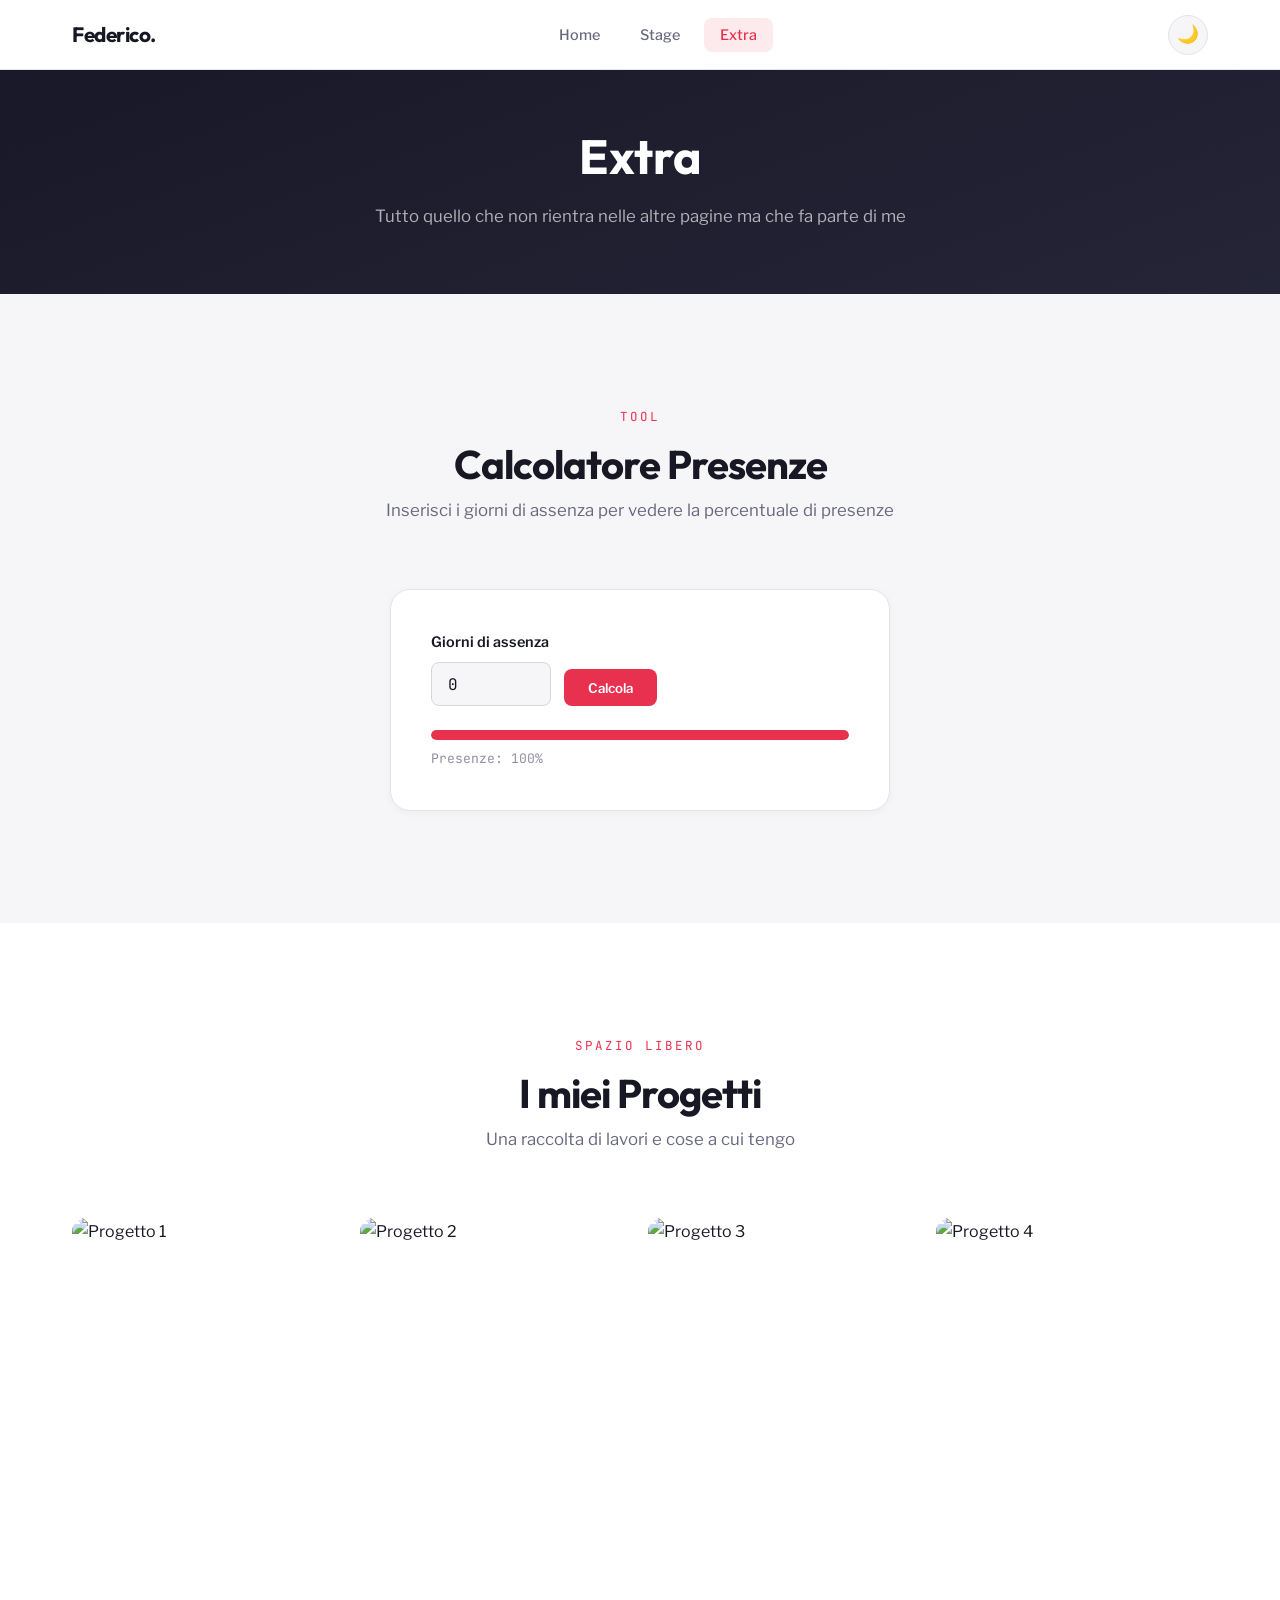
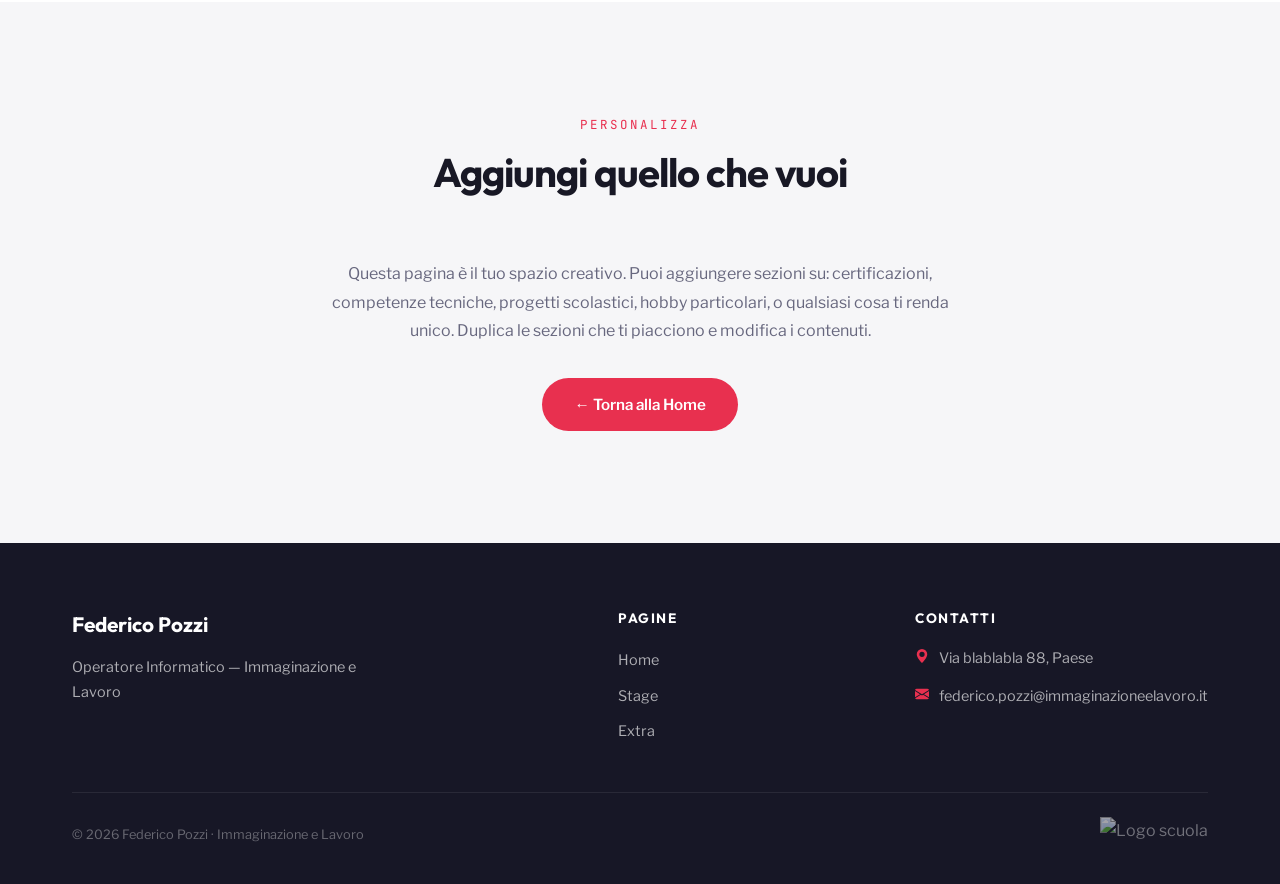
==== extra.html @ 7dedd21b "Add files via upload" ====
<!DOCTYPE html>
<html lang="it" data-theme="default">
<head>
    <meta charset="UTF-8">
    <meta name="viewport" content="width=device-width, initial-scale=1.0">
    <title>Federico Pozzi — Extra</title>

    <link rel="preconnect" href="https://fonts.googleapis.com">
    <link rel="preconnect" href="https://fonts.gstatic.com" crossorigin>
    <link href="https://fonts.googleapis.com/css2?family=Outfit:wght@400;500;600;700&family=Libre+Franklin:wght@400;500;600;700&family=JetBrains+Mono:wght@400;500&display=swap" rel="stylesheet">

    <link rel="stylesheet" href="./style.css">
</head>
<body>

    <!-- ====== NAVBAR ====== -->
    <nav class="site-nav">
        <div class="nav-inner">
            <a href="./index.html" class="nav-brand">Federico.</a>
            <button class="nav-burger" id="navBurger" aria-label="Apri menu">
                <span></span><span></span><span></span>
            </button>
            <ul class="nav-links" id="navLinks">
                <li><a href="./index.html">Home</a></li>
                <li><a href="./stage.html">Stage</a></li>
                <li><a href="#" class="active">Extra</a></li>
            </ul>
            <button class="theme-toggle" id="themeToggle" aria-label="Cambia tema">🌙</button>
        </div>
    </nav>

    <!-- ====== PAGE HERO ====== -->
    <section class="page-hero">
        <div class="hero-pattern"></div>
        <div class="section-container">
            <h1 class="reveal">Extra</h1>
            <p class="hero-sub reveal reveal-delay-1">
                Tutto quello che non rientra nelle altre pagine ma che fa parte di me
            </p>
        </div>
    </section>

    <!-- ====== CALCOLATORE PRESENZE ====== -->
    <section class="section">
        <div class="section-container">
            <div class="section-header center reveal">
                <span class="section-label">Tool</span>
                <h2 class="section-title">Calcolatore Presenze</h2>
                <p class="section-desc">Inserisci i giorni di assenza per vedere la percentuale di presenze</p>
            </div>

            <div class="presenze-card reveal">
                <label for="progresso">Giorni di assenza</label>
                <div class="presenze-input">
                    <input type="number" id="progresso" min="0" value="0" placeholder="0">
                    <button class="btn-calcola" onclick="calcolaPresenze()">Calcola</button>
                </div>
                <div class="progress-wrap">
                    <div class="progress-bar-bg">
                        <div class="progress-bar-fill" id="barraFill"></div>
                    </div>
                    <p class="progress-label" id="percentualeText">Presenze: 100%</p>
                </div>
            </div>
        </div>
    </section>

    <!-- ====== GALLERY / CONTENUTO LIBERO ====== -->
    <!--
        Questa sezione è uno spazio libero. Puoi usarla per:
        - Una gallery di foto dei tuoi progetti
        - Certificazioni ottenute (ECDL, ecc.)
        - Link ai tuoi profili (GitHub, LinkedIn)
        - Qualsiasi cosa ti rappresenti
        
        Di seguito c'è un esempio di gallery. 
        Sostituisci le immagini con le tue.
    -->
    <section class="section section-alt">
        <div class="section-container">
            <div class="section-header center reveal">
                <span class="section-label">Spazio libero</span>
                <h2 class="section-title">I miei Progetti</h2>
                <p class="section-desc">Una raccolta di lavori e cose a cui tengo</p>
            </div>

            <!-- MODIFICA: sostituisci le immagini e i testi -->
            <div class="gallery-grid">
                <div class="gallery-item reveal reveal-delay-1">
                    <img src="https://placehold.co/400x400/1a1a2e/e94560?text=Progetto+1" alt="Progetto 1">
                    <div class="gallery-item-overlay">
                        <span>Progetto 1</span>
                    </div>
                </div>
                <div class="gallery-item reveal reveal-delay-2">
                    <img src="https://placehold.co/400x400/16213e/e94560?text=Progetto+2" alt="Progetto 2">
                    <div class="gallery-item-overlay">
                        <span>Progetto 2</span>
                    </div>
                </div>
                <div class="gallery-item reveal reveal-delay-3">
                    <img src="https://placehold.co/400x400/0f3460/e94560?text=Progetto+3" alt="Progetto 3">
                    <div class="gallery-item-overlay">
                        <span>Progetto 3</span>
                    </div>
                </div>
                <div class="gallery-item reveal reveal-delay-4">
                    <img src="https://placehold.co/400x400/533483/e94560?text=Progetto+4" alt="Progetto 4">
                    <div class="gallery-item-overlay">
                        <span>Progetto 4</span>
                    </div>
                </div>
            </div>
        </div>
    </section>

    <!-- ====== SEZIONE TESTO LIBERO ====== -->
    <section class="section">
        <div class="section-container" style="max-width: 700px;">
            <div class="section-header center reveal">
                <span class="section-label">Personalizza</span>
                <h2 class="section-title">Aggiungi quello che vuoi</h2>
            </div>
            <div class="reveal" style="text-align: center;">
                <p style="color: var(--text-secondary); line-height: 1.8; margin-bottom: 2rem;">
                    Questa pagina è il tuo spazio creativo. Puoi aggiungere sezioni su: 
                    certificazioni, competenze tecniche, progetti scolastici, hobby particolari, 
                    o qualsiasi cosa ti renda unico. Duplica le sezioni che ti piacciono 
                    e modifica i contenuti.
                </p>
                <a href="../index.html" class="btn-primary-custom">← Torna alla Home</a>
            </div>
        </div>
    </section>

    <!-- ====== FOOTER ====== -->
    <footer class="site-footer">
        <div class="section-container">
            <div class="footer-grid">
                <div>
                    <p class="footer-brand">Federico Pozzi</p>
                    <p class="footer-desc">Operatore Informatico — Immaginazione e Lavoro</p>
                </div>
                <div>
                    <p class="footer-heading">Pagine</p>
                    <ul class="footer-links">
                        <li><a href="../index.html">Home</a></li>
                        <li><a href="./stage.html">Stage</a></li>
                        <li><a href="#">Extra</a></li>
                    </ul>
                </div>
                <div>
                    <p class="footer-heading">Contatti</p>
                    <div class="footer-contact-item">
                        <svg xmlns="http://www.w3.org/2000/svg" width="14" height="14" fill="currentColor" viewBox="0 0 16 16"><path d="M8 16s6-5.686 6-10A6 6 0 0 0 2 6c0 4.314 6 10 6 10m0-7a3 3 0 1 1 0-6 3 3 0 0 1 0 6"/></svg>
                        <span>Via blablabla 88, Paese</span>
                    </div>
                    <div class="footer-contact-item">
                        <svg xmlns="http://www.w3.org/2000/svg" width="14" height="14" fill="currentColor" viewBox="0 0 16 16"><path d="M.05 3.555A2 2 0 0 1 2 2h12a2 2 0 0 1 1.95 1.555L8 8.414zM0 4.697v7.104l5.803-3.558zM6.761 8.83l-6.57 4.027A2 2 0 0 0 2 14h12a2 2 0 0 0 1.808-1.144l-6.57-4.027L8 9.586zm3.436-.586L16 11.801V4.697z"/></svg>
                        <span>federico.pozzi@immaginazioneelavoro.it</span>
                    </div>
                </div>
            </div>
            <div class="footer-bottom">
                <span class="footer-copy">© 2026 Federico Pozzi · Immaginazione e Lavoro</span>
                <img src="../img/logo.webp" class="footer-logo" alt="Logo scuola">
            </div>
        </div>
    </footer>

    <script src="./script.js"></script>
</body>
</html>
---- style.css ----
/* ============================================================
   TEMPLATE SITO PERSONALE - QUARTA INFORMATICA
   ============================================================
   
   COME PERSONALIZZARE:
   
   1. SCEGLI UN TEMA
      Cambia data-theme="default" nel tag <html> di ogni pagina.
      Temi disponibili: default, ocean, sunset, forest, lavender, mono
   
   2. DARK MODE
      Il bottone in navbar attiva/disattiva la dark mode.
      Funziona automaticamente con tutti i temi.
   
   3. COLORI CUSTOM
      Se vuoi un colore tutto tuo, modifica le variabili in
      [data-theme="default"] qui sotto.
   
   4. FONT
      Cambia il link Google Fonts nell'HTML e aggiorna
      --font-display e --font-body qui sotto.
   
   5. ANIMAZIONI
      Ogni elemento con classe .reveal si anima allo scroll.
      Aggiungi .reveal-delay-1, .reveal-delay-2, ecc. per ritardi.
   
   ============================================================ */

/* === TEMI PRECONFIGURATI === */
/* Cambia data-theme="" nel tag <html> per switchare tema */

[data-theme="default"] {
    --hue: 240;
    --accent-h: 350;
    --accent-s: 80%;
    --accent-l: 55%;
}

[data-theme="ocean"] {
    --hue: 200;
    --accent-h: 175;
    --accent-s: 70%;
    --accent-l: 45%;
}

[data-theme="sunset"] {
    --hue: 25;
    --accent-h: 15;
    --accent-s: 85%;
    --accent-l: 55%;
}

[data-theme="forest"] {
    --hue: 150;
    --accent-h: 145;
    --accent-s: 55%;
    --accent-l: 40%;
}

[data-theme="lavender"] {
    --hue: 270;
    --accent-h: 280;
    --accent-s: 60%;
    --accent-l: 55%;
}

[data-theme="mono"] {
    --hue: 0;
    --accent-h: 0;
    --accent-s: 0%;
    --accent-l: 25%;
}

/* === SISTEMA COLORI (generato da variabili) === */
:root {
    /* Font */
    --font-display: 'Outfit', sans-serif;
    --font-body: 'Libre Franklin', sans-serif;
    --font-mono: 'JetBrains Mono', monospace;
    
    /* Sizing */
    --radius-sm: 8px;
    --radius-md: 14px;
    --radius-lg: 20px;
    --radius-full: 100px;
    
    /* Transitions */
    --ease-out: cubic-bezier(0.16, 1, 0.3, 1);
    --ease-spring: cubic-bezier(0.34, 1.56, 0.64, 1);
    --duration-fast: 0.2s;
    --duration-normal: 0.4s;
    --duration-slow: 0.7s;
    
    /* Navbar height */
    --nav-height: 70px;
}

/* Light mode (default) */
html:not([data-dark]) {
    --bg-primary: hsl(var(--hue), 15%, 97%);
    --bg-secondary: #ffffff;
    --bg-elevated: #ffffff;
    --bg-hero: hsl(var(--hue), 25%, 12%);
    --bg-hero-2: hsl(var(--hue), 20%, 18%);
    
    --text-primary: hsl(var(--hue), 20%, 12%);
    --text-secondary: hsl(var(--hue), 10%, 45%);
    --text-tertiary: hsl(var(--hue), 8%, 60%);
    --text-on-dark: #ffffff;
    --text-on-dark-muted: rgba(255,255,255,0.65);
    
    --border-light: hsl(var(--hue), 10%, 90%);
    --border-medium: hsl(var(--hue), 10%, 85%);
    
    --shadow-sm: 0 2px 8px rgba(0,0,0,0.04);
    --shadow-md: 0 8px 30px rgba(0,0,0,0.06);
    --shadow-lg: 0 20px 60px rgba(0,0,0,0.08);
    --shadow-accent: 0 8px 30px hsla(var(--accent-h), var(--accent-s), var(--accent-l), 0.25);
}

/* Dark mode */
html[data-dark] {
    --bg-primary: hsl(var(--hue), 15%, 8%);
    --bg-secondary: hsl(var(--hue), 12%, 12%);
    --bg-elevated: hsl(var(--hue), 12%, 15%);
    --bg-hero: hsl(var(--hue), 20%, 5%);
    --bg-hero-2: hsl(var(--hue), 15%, 10%);
    
    --text-primary: hsl(var(--hue), 10%, 92%);
    --text-secondary: hsl(var(--hue), 8%, 60%);
    --text-tertiary: hsl(var(--hue), 6%, 45%);
    --text-on-dark: #ffffff;
    --text-on-dark-muted: rgba(255,255,255,0.55);
    
    --border-light: hsl(var(--hue), 10%, 18%);
    --border-medium: hsl(var(--hue), 10%, 22%);
    
    --shadow-sm: 0 2px 8px rgba(0,0,0,0.2);
    --shadow-md: 0 8px 30px rgba(0,0,0,0.3);
    --shadow-lg: 0 20px 60px rgba(0,0,0,0.4);
    --shadow-accent: 0 8px 30px hsla(var(--accent-h), var(--accent-s), var(--accent-l), 0.2);
}

/* Accent color (uguale in light e dark) */
html {
    --accent: hsl(var(--accent-h), var(--accent-s), var(--accent-l));
    --accent-hover: hsl(var(--accent-h), var(--accent-s), calc(var(--accent-l) - 8%));
    --accent-soft: hsla(var(--accent-h), var(--accent-s), var(--accent-l), 0.1);
    --accent-medium: hsla(var(--accent-h), var(--accent-s), var(--accent-l), 0.2);
}

/* === RESET & BASE === */
*, *::before, *::after {
    margin: 0;
    padding: 0;
    box-sizing: border-box;
}

html {
    scroll-behavior: smooth;
}

body {
    font-family: var(--font-body);
    color: var(--text-primary);
    background-color: var(--bg-primary);
    line-height: 1.7;
    transition: background-color var(--duration-normal) var(--ease-out),
                color var(--duration-normal) var(--ease-out);
    -webkit-font-smoothing: antialiased;
}

h1, h2, h3, h4, h5, h6 {
    font-family: var(--font-display);
    font-weight: 700;
    color: var(--text-primary);
    line-height: 1.2;
}

a {
    color: var(--accent);
    text-decoration: none;
    transition: color var(--duration-fast);
}

a:hover {
    color: var(--accent-hover);
}

img {
    max-width: 100%;
    display: block;
}

/* === NAVBAR === */
.site-nav {
    position: fixed;
    top: 0;
    left: 0;
    right: 0;
    height: var(--nav-height);
    background: var(--bg-secondary);
    border-bottom: 1px solid var(--border-light);
    z-index: 1000;
    display: flex;
    align-items: center;
    transition: background var(--duration-normal) var(--ease-out),
                border-color var(--duration-normal) var(--ease-out),
                box-shadow var(--duration-normal) var(--ease-out);
}

.site-nav.scrolled {
    box-shadow: var(--shadow-sm);
}

.nav-inner {
    width: 100%;
    max-width: 1200px;
    margin: 0 auto;
    padding: 0 2rem;
    display: flex;
    align-items: center;
    justify-content: space-between;
}

.nav-brand {
    font-family: var(--font-display);
    font-weight: 700;
    font-size: 1.3rem;
    color: var(--text-primary);
    text-decoration: none;
    letter-spacing: -0.5px;
}

.nav-links {
    display: flex;
    align-items: center;
    gap: 0.5rem;
    list-style: none;
}

.nav-links a {
    font-family: var(--font-body);
    font-weight: 500;
    font-size: 0.9rem;
    color: var(--text-secondary);
    padding: 0.5rem 1rem;
    border-radius: var(--radius-sm);
    text-decoration: none;
    transition: all var(--duration-fast);
}

.nav-links a:hover,
.nav-links a.active {
    color: var(--accent);
    background: var(--accent-soft);
}

/* Dark mode toggle */
.theme-toggle {
    width: 40px;
    height: 40px;
    border-radius: 50%;
    border: 1px solid var(--border-light);
    background: var(--bg-primary);
    cursor: pointer;
    display: flex;
    align-items: center;
    justify-content: center;
    font-size: 1.1rem;
    transition: all var(--duration-fast);
    margin-left: 0.5rem;
    color: var(--text-secondary);
}

.theme-toggle:hover {
    border-color: var(--accent);
    color: var(--accent);
    transform: rotate(20deg);
}

/* Mobile nav */
.nav-burger {
    display: none;
    flex-direction: column;
    gap: 5px;
    cursor: pointer;
    background: none;
    border: none;
    padding: 5px;
}

.nav-burger span {
    width: 22px;
    height: 2px;
    background: var(--text-primary);
    border-radius: 2px;
    transition: all var(--duration-fast);
}

/* === HERO === */
.hero {
    min-height: 100vh;
    display: flex;
    align-items: center;
    justify-content: center;
    text-align: center;
    background: linear-gradient(160deg, var(--bg-hero) 0%, var(--bg-hero-2) 100%);
    position: relative;
    overflow: hidden;
    padding-top: var(--nav-height);
}

/* Pattern decorativo sullo sfondo dell'hero */
.hero-pattern {
    position: absolute;
    inset: 0;
    opacity: 0.04;
    background-image: 
        radial-gradient(circle at 20% 50%, var(--accent) 1px, transparent 1px),
        radial-gradient(circle at 80% 20%, var(--accent) 1px, transparent 1px),
        radial-gradient(circle at 60% 80%, var(--accent) 1px, transparent 1px);
    background-size: 80px 80px, 60px 60px, 100px 100px;
}

/* Cerchi decorativi */
.hero-blob {
    position: absolute;
    border-radius: 50%;
    filter: blur(80px);
    opacity: 0.15;
}

.hero-blob-1 {
    width: 500px;
    height: 500px;
    background: var(--accent);
    top: -15%;
    right: -10%;
}

.hero-blob-2 {
    width: 350px;
    height: 350px;
    background: hsl(var(--hue), 50%, 50%);
    bottom: -10%;
    left: -5%;
}

.hero-content {
    position: relative;
    z-index: 1;
    padding: 2rem;
}

.hero-label {
    display: inline-block;
    font-family: var(--font-mono);
    font-size: 0.8rem;
    letter-spacing: 2px;
    text-transform: uppercase;
    color: var(--accent);
    background: var(--accent-soft);
    padding: 0.4rem 1.2rem;
    border-radius: var(--radius-full);
    margin-bottom: 1.5rem;
}

.hero h1 {
    font-size: clamp(2.5rem, 6vw, 4.5rem);
    color: var(--text-on-dark);
    letter-spacing: -2px;
    margin-bottom: 0.8rem;
}

.hero .hero-sub {
    font-size: clamp(1rem, 2vw, 1.3rem);
    color: var(--text-on-dark-muted);
    font-weight: 400;
    max-width: 500px;
    margin: 0 auto;
}

.hero-cta {
    margin-top: 2.5rem;
    display: flex;
    gap: 1rem;
    justify-content: center;
    flex-wrap: wrap;
}

/* === BOTTONI === */
.btn-primary-custom {
    display: inline-flex;
    align-items: center;
    gap: 0.5rem;
    padding: 0.85rem 2rem;
    background: var(--accent);
    color: #fff;
    border: none;
    border-radius: var(--radius-full);
    font-family: var(--font-body);
    font-weight: 600;
    font-size: 0.95rem;
    cursor: pointer;
    text-decoration: none;
    transition: all var(--duration-fast) var(--ease-out);
}

.btn-primary-custom:hover {
    background: var(--accent-hover);
    color: #fff;
    transform: translateY(-2px);
    box-shadow: var(--shadow-accent);
}

.btn-outline-custom {
    display: inline-flex;
    align-items: center;
    gap: 0.5rem;
    padding: 0.85rem 2rem;
    background: transparent;
    color: var(--text-on-dark);
    border: 1px solid rgba(255,255,255,0.25);
    border-radius: var(--radius-full);
    font-family: var(--font-body);
    font-weight: 600;
    font-size: 0.95rem;
    cursor: pointer;
    text-decoration: none;
    transition: all var(--duration-fast) var(--ease-out);
}

.btn-outline-custom:hover {
    background: rgba(255,255,255,0.1);
    color: #fff;
    border-color: rgba(255,255,255,0.5);
}

/* Variante per sfondi chiari */
.btn-outline-light {
    color: var(--text-primary);
    border-color: var(--border-medium);
}

.btn-outline-light:hover {
    color: var(--accent);
    border-color: var(--accent);
    background: var(--accent-soft);
}

/* === SEZIONI === */
.section {
    padding: 7rem 0;
}

.section-alt {
    background: var(--bg-secondary);
}

.section-container {
    max-width: 1200px;
    margin: 0 auto;
    padding: 0 2rem;
}

.section-header {
    margin-bottom: 4rem;
}

.section-label {
    font-family: var(--font-mono);
    font-size: 0.78rem;
    text-transform: uppercase;
    letter-spacing: 3px;
    color: var(--accent);
    margin-bottom: 0.8rem;
    display: block;
}

.section-title {
    font-size: clamp(1.8rem, 3.5vw, 2.5rem);
    letter-spacing: -1px;
    margin-bottom: 0.5rem;
}

.section-desc {
    font-size: 1.05rem;
    color: var(--text-secondary);
    max-width: 550px;
}

/* Centrato */
.section-header.center {
    text-align: center;
}

.section-header.center .section-desc {
    margin: 0 auto;
}

/* === BIO === */
.bio-grid {
    display: grid;
    grid-template-columns: 1fr 1fr;
    gap: 5rem;
    align-items: center;
}

.bio-image {
    position: relative;
}

.bio-image-frame {
    width: 100%;
    aspect-ratio: 4/5;
    border-radius: var(--radius-lg);
    overflow: hidden;
    box-shadow: var(--shadow-lg);
    position: relative;
}

.bio-image-frame img {
    width: 100%;
    height: 100%;
    object-fit: cover;
}

/* Decorazione immagine - quadrato accent */
.bio-image::after {
    content: '';
    position: absolute;
    width: 100px;
    height: 100px;
    border: 3px solid var(--accent);
    border-radius: var(--radius-md);
    bottom: -20px;
    right: -20px;
    z-index: -1;
    opacity: 0.5;
}

.bio-text-area p {
    font-size: 1.05rem;
    color: var(--text-secondary);
    margin-bottom: 1.5rem;
    line-height: 1.8;
}

/* Info pills nella bio */
.bio-pills {
    display: flex;
    flex-wrap: wrap;
    gap: 0.6rem;
    margin-top: 1.5rem;
}

.bio-pill {
    display: inline-flex;
    align-items: center;
    gap: 0.4rem;
    padding: 0.4rem 1rem;
    background: var(--accent-soft);
    color: var(--accent);
    border-radius: var(--radius-full);
    font-size: 0.85rem;
    font-weight: 600;
}

/* === PASSIONI (Grid) === */
.passions-grid {
    display: grid;
    grid-template-columns: repeat(auto-fit, minmax(300px, 1fr));
    gap: 2rem;
}

.passion-card {
    background: var(--bg-elevated);
    border: 1px solid var(--border-light);
    border-radius: var(--radius-md);
    overflow: hidden;
    transition: transform var(--duration-normal) var(--ease-spring),
                box-shadow var(--duration-normal) var(--ease-out);
}

.passion-card:hover {
    transform: translateY(-8px);
    box-shadow: var(--shadow-md);
}

.passion-card-img {
    height: 220px;
    overflow: hidden;
}

.passion-card-img img {
    width: 100%;
    height: 100%;
    object-fit: cover;
    transition: transform var(--duration-slow) var(--ease-out);
}

.passion-card:hover .passion-card-img img {
    transform: scale(1.05);
}

.passion-card-body {
    padding: 1.5rem;
}

.passion-card-tag {
    font-family: var(--font-mono);
    font-size: 0.72rem;
    text-transform: uppercase;
    letter-spacing: 1.5px;
    color: var(--accent);
    margin-bottom: 0.6rem;
    display: block;
}

.passion-card-body h3 {
    font-size: 1.2rem;
    margin-bottom: 0.5rem;
}

.passion-card-body p {
    font-size: 0.92rem;
    color: var(--text-secondary);
}

/* === CV === */
.cv-paper {
    background: var(--bg-elevated);
    border: 1px solid var(--border-light);
    border-radius: var(--radius-lg);
    padding: clamp(2rem, 4vw, 3.5rem);
    max-width: 850px;
    margin: 0 auto;
    box-shadow: var(--shadow-md);
    transition: background var(--duration-normal), border-color var(--duration-normal);
}

.cv-header {
    display: flex;
    justify-content: space-between;
    align-items: flex-start;
    flex-wrap: wrap;
    gap: 1rem;
    margin-bottom: 2rem;
    padding-bottom: 2rem;
    border-bottom: 2px solid var(--border-light);
}

.cv-name {
    font-size: 2rem;
    letter-spacing: -1px;
}

.cv-role {
    color: var(--accent);
    font-weight: 500;
    font-size: 1.1rem;
}

.cv-contact-mini {
    display: flex;
    flex-direction: column;
    gap: 0.3rem;
    font-size: 0.85rem;
    color: var(--text-secondary);
    text-align: right;
}

.cv-section-title {
    font-family: var(--font-mono);
    font-size: 0.75rem;
    text-transform: uppercase;
    letter-spacing: 3px;
    color: var(--accent);
    margin-top: 2rem;
    margin-bottom: 1.2rem;
    display: flex;
    align-items: center;
    gap: 1rem;
}

.cv-section-title::after {
    content: '';
    flex: 1;
    height: 1px;
    background: var(--border-light);
}

.cv-entry {
    margin-bottom: 1.8rem;
    padding-left: 1rem;
    border-left: 2px solid var(--border-light);
    transition: border-color var(--duration-fast);
}

.cv-entry:hover {
    border-left-color: var(--accent);
}

.cv-entry-title {
    font-weight: 700;
    font-size: 1rem;
    color: var(--text-primary);
}

.cv-entry-place {
    color: var(--text-secondary);
    font-size: 0.95rem;
}

.cv-entry-date {
    font-family: var(--font-mono);
    font-size: 0.8rem;
    color: var(--accent);
    margin-top: 0.2rem;
    display: block;
}

.cv-entry-desc {
    color: var(--text-secondary);
    font-size: 0.92rem;
    margin-top: 0.3rem;
}

/* Lingue con barre */
.cv-lang {
    display: flex;
    align-items: center;
    justify-content: space-between;
    padding: 0.7rem 0;
    border-bottom: 1px solid var(--border-light);
}

.cv-lang:last-child {
    border-bottom: none;
}

.cv-lang-name {
    font-weight: 600;
    font-size: 0.95rem;
}

.cv-lang-level {
    display: flex;
    align-items: center;
    gap: 0.6rem;
}

.cv-lang-bar {
    width: 80px;
    height: 4px;
    background: var(--border-light);
    border-radius: 4px;
    overflow: hidden;
}

.cv-lang-bar-fill {
    height: 100%;
    background: var(--accent);
    border-radius: 4px;
    transition: width var(--duration-slow) var(--ease-out);
}

.cv-lang-label {
    font-size: 0.82rem;
    color: var(--text-tertiary);
    min-width: 80px;
    text-align: right;
}

/* === PAGINA STAGE === */
.page-hero {
    padding: 8rem 0 4rem;
    background: linear-gradient(160deg, var(--bg-hero) 0%, var(--bg-hero-2) 100%);
    text-align: center;
    position: relative;
    overflow: hidden;
}

.page-hero .hero-pattern {
    position: absolute;
    inset: 0;
    opacity: 0.03;
    background-image: 
        radial-gradient(circle at 20% 50%, var(--accent) 1px, transparent 1px);
    background-size: 60px 60px;
}

.page-hero h1 {
    font-size: clamp(2rem, 4vw, 3rem);
    color: var(--text-on-dark);
    position: relative;
}

.page-hero .hero-sub {
    color: var(--text-on-dark-muted);
    font-size: 1.05rem;
    max-width: 600px;
    margin: 1rem auto 0;
    position: relative;
}

/* Stage cards (alternativa all'accordion) */
.stage-card {
    background: var(--bg-elevated);
    border: 1px solid var(--border-light);
    border-radius: var(--radius-lg);
    overflow: hidden;
    margin-bottom: 2rem;
    transition: box-shadow var(--duration-normal);
}

.stage-card:hover {
    box-shadow: var(--shadow-md);
}

.stage-card-header {
    padding: 1.5rem 2rem;
    border-bottom: 1px solid var(--border-light);
    display: flex;
    align-items: center;
    justify-content: space-between;
    cursor: pointer;
    transition: background var(--duration-fast);
}

.stage-card-header:hover {
    background: var(--accent-soft);
}

.stage-card-header h3 {
    font-size: 1.2rem;
    margin: 0;
}

.stage-card-header .stage-date {
    font-family: var(--font-mono);
    font-size: 0.8rem;
    color: var(--accent);
}

.stage-card-toggle {
    width: 32px;
    height: 32px;
    border-radius: 50%;
    background: var(--accent-soft);
    display: flex;
    align-items: center;
    justify-content: center;
    transition: transform var(--duration-fast);
    color: var(--accent);
    font-size: 1.2rem;
}

.stage-card.open .stage-card-toggle {
    transform: rotate(45deg);
}

.stage-card-body {
    padding: 0 2rem;
    max-height: 0;
    overflow: hidden;
    transition: max-height var(--duration-slow) var(--ease-out),
                padding var(--duration-normal);
}

.stage-card.open .stage-card-body {
    padding: 2rem;
    max-height: 800px;
}

.stage-grid {
    display: grid;
    grid-template-columns: 2fr 3fr;
    gap: 2rem;
    align-items: start;
}

.stage-map-frame {
    border-radius: var(--radius-md);
    overflow: hidden;
    aspect-ratio: 4/3;
}

.stage-map-frame iframe {
    width: 100%;
    height: 100%;
    border: none;
}

.stage-relazione {
    font-size: 0.95rem;
    color: var(--text-secondary);
    line-height: 1.8;
}

.stage-relazione h4 {
    font-size: 1rem;
    margin-bottom: 0.5rem;
}

/* === EXTRA PAGE === */
.presenze-card {
    background: var(--bg-elevated);
    border: 1px solid var(--border-light);
    border-radius: var(--radius-lg);
    padding: 2.5rem;
    box-shadow: var(--shadow-sm);
    max-width: 500px;
    margin: 0 auto;
}

.presenze-card label {
    font-weight: 600;
    color: var(--text-primary);
    display: block;
    margin-bottom: 0.5rem;
    font-size: 0.9rem;
}

.presenze-input {
    display: flex;
    gap: 0.8rem;
    align-items: flex-end;
}

.presenze-card input[type="number"] {
    width: 120px;
    padding: 0.65rem 1rem;
    border: 1px solid var(--border-medium);
    border-radius: var(--radius-sm);
    font-family: var(--font-mono);
    font-size: 1rem;
    background: var(--bg-primary);
    color: var(--text-primary);
    transition: border-color var(--duration-fast);
}

.presenze-card input[type="number"]:focus {
    outline: none;
    border-color: var(--accent);
    box-shadow: 0 0 0 3px var(--accent-soft);
}

.btn-calcola {
    padding: 0.65rem 1.5rem;
    background: var(--accent);
    color: #fff;
    border: none;
    border-radius: var(--radius-sm);
    font-family: var(--font-body);
    font-weight: 600;
    cursor: pointer;
    transition: background var(--duration-fast);
}

.btn-calcola:hover {
    background: var(--accent-hover);
}

.progress-wrap {
    margin-top: 1.5rem;
}

.progress-bar-bg {
    height: 10px;
    background: var(--border-light);
    border-radius: var(--radius-full);
    overflow: hidden;
}

.progress-bar-fill {
    height: 100%;
    background: var(--accent);
    border-radius: var(--radius-full);
    transition: width var(--duration-slow) var(--ease-out);
    width: 100%;
}

.progress-label {
    font-family: var(--font-mono);
    font-size: 0.82rem;
    color: var(--text-tertiary);
    margin-top: 0.5rem;
}

/* Sezione gallery / contenuto libero */
.gallery-grid {
    display: grid;
    grid-template-columns: repeat(auto-fill, minmax(250px, 1fr));
    gap: 1rem;
}

.gallery-item {
    aspect-ratio: 1;
    border-radius: var(--radius-md);
    overflow: hidden;
    cursor: pointer;
    position: relative;
}

.gallery-item img {
    width: 100%;
    height: 100%;
    object-fit: cover;
    transition: transform var(--duration-slow) var(--ease-out);
}

.gallery-item:hover img {
    transform: scale(1.08);
}

.gallery-item-overlay {
    position: absolute;
    inset: 0;
    background: linear-gradient(transparent 50%, rgba(0,0,0,0.6));
    opacity: 0;
    transition: opacity var(--duration-fast);
    display: flex;
    align-items: flex-end;
    padding: 1rem;
}

.gallery-item:hover .gallery-item-overlay {
    opacity: 1;
}

.gallery-item-overlay span {
    color: #fff;
    font-weight: 600;
    font-size: 0.9rem;
}

/* === FOOTER === */
.site-footer {
    background: var(--bg-hero);
    color: var(--text-on-dark-muted);
    padding: 4rem 0 2rem;
}

.footer-grid {
    display: grid;
    grid-template-columns: 2fr 1fr 1fr;
    gap: 3rem;
    margin-bottom: 3rem;
}

.footer-brand {
    font-family: var(--font-display);
    font-size: 1.3rem;
    font-weight: 700;
    color: var(--text-on-dark);
    margin-bottom: 0.8rem;
}

.footer-desc {
    font-size: 0.9rem;
    line-height: 1.7;
    max-width: 300px;
}

.footer-heading {
    font-family: var(--font-display);
    font-size: 0.85rem;
    font-weight: 700;
    text-transform: uppercase;
    letter-spacing: 1.5px;
    color: var(--text-on-dark);
    margin-bottom: 1rem;
}

.footer-links {
    list-style: none;
    display: flex;
    flex-direction: column;
    gap: 0.5rem;
}

.footer-links a {
    color: var(--text-on-dark-muted);
    font-size: 0.9rem;
    transition: color var(--duration-fast);
}

.footer-links a:hover {
    color: var(--accent);
}

.footer-contact-item {
    display: flex;
    align-items: flex-start;
    gap: 0.6rem;
    margin-bottom: 0.8rem;
    font-size: 0.9rem;
}

.footer-contact-item svg {
    flex-shrink: 0;
    margin-top: 3px;
    color: var(--accent);
}

.footer-bottom {
    border-top: 1px solid rgba(255,255,255,0.08);
    padding-top: 1.5rem;
    display: flex;
    justify-content: space-between;
    align-items: center;
    flex-wrap: wrap;
    gap: 1rem;
}

.footer-copy {
    font-size: 0.8rem;
    color: rgba(255,255,255,0.35);
}

.footer-logo {
    height: 35px;
    opacity: 0.6;
}

/* === ANIMAZIONI SCROLL === */
.reveal {
    opacity: 0;
    transform: translateY(40px);
    transition: opacity var(--duration-slow) var(--ease-out),
                transform var(--duration-slow) var(--ease-out);
}

.reveal.visible {
    opacity: 1;
    transform: translateY(0);
}

.reveal-delay-1 { transition-delay: 0.1s; }
.reveal-delay-2 { transition-delay: 0.2s; }
.reveal-delay-3 { transition-delay: 0.3s; }
.reveal-delay-4 { transition-delay: 0.4s; }

/* Reveal da sinistra/destra */
.reveal-left {
    opacity: 0;
    transform: translateX(-40px);
    transition: opacity var(--duration-slow) var(--ease-out),
                transform var(--duration-slow) var(--ease-out);
}

.reveal-right {
    opacity: 0;
    transform: translateX(40px);
    transition: opacity var(--duration-slow) var(--ease-out),
                transform var(--duration-slow) var(--ease-out);
}

.reveal-left.visible,
.reveal-right.visible {
    opacity: 1;
    transform: translateX(0);
}

/* === RESPONSIVE === */
@media (max-width: 900px) {
    .bio-grid {
        grid-template-columns: 1fr;
        gap: 3rem;
    }
    
    .bio-image {
        max-width: 350px;
        margin: 0 auto;
    }

    .stage-grid {
        grid-template-columns: 1fr;
    }
    
    .footer-grid {
        grid-template-columns: 1fr;
        gap: 2rem;
    }
    
    .cv-header {
        flex-direction: column;
    }
    
    .cv-contact-mini {
        text-align: left;
    }
}

@media (max-width: 700px) {
    .nav-links {
        display: none;
        position: absolute;
        top: var(--nav-height);
        left: 0;
        right: 0;
        background: var(--bg-secondary);
        border-bottom: 1px solid var(--border-light);
        flex-direction: column;
        padding: 1rem 2rem;
    }
    
    .nav-links.open {
        display: flex;
    }
    
    .nav-burger {
        display: flex;
    }
    
    .theme-toggle {
        margin-left: auto;
        margin-right: 1rem;
    }
    
    .hero h1 {
        font-size: 2.2rem;
    }
    
    .passions-grid {
        grid-template-columns: 1fr;
    }
    
    .hero-cta {
        flex-direction: column;
        align-items: center;
    }
    
    .section {
        padding: 4rem 0;
    }
    
    .gallery-grid {
        grid-template-columns: repeat(2, 1fr);
    }
}
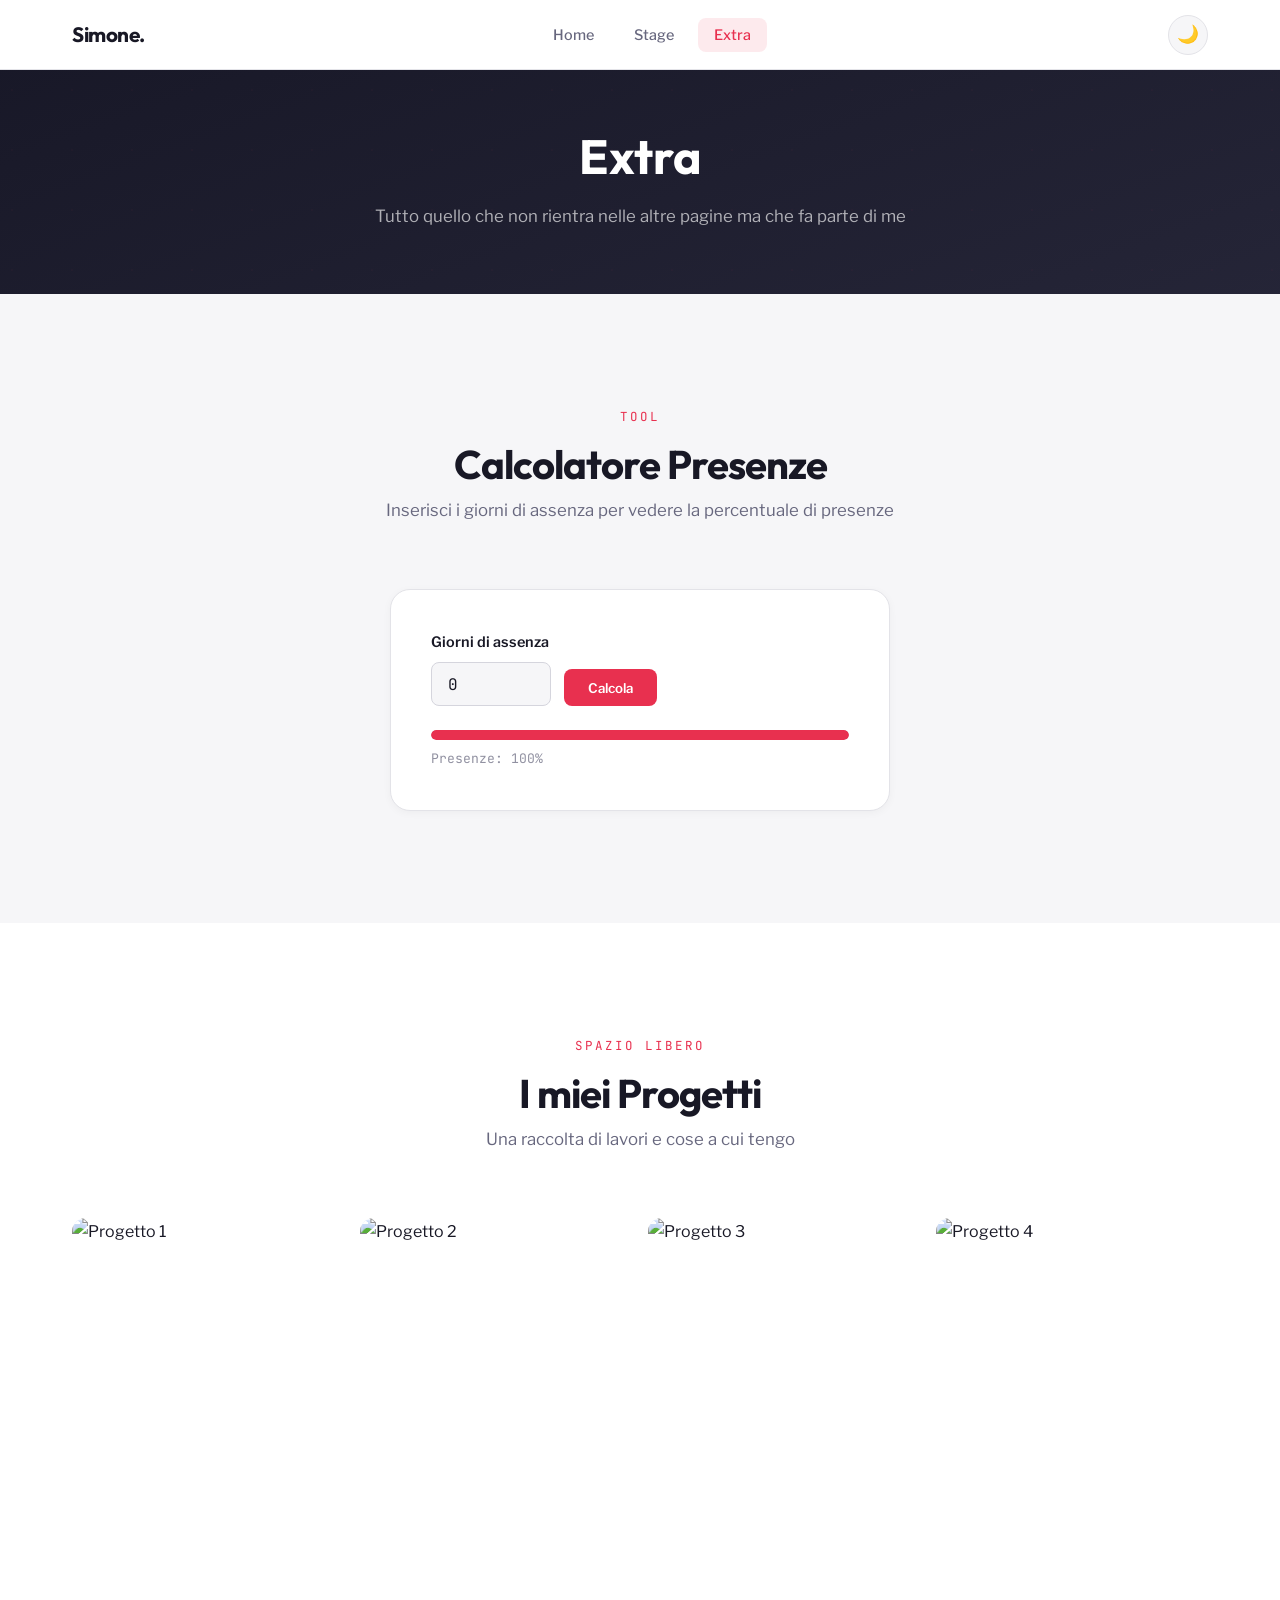
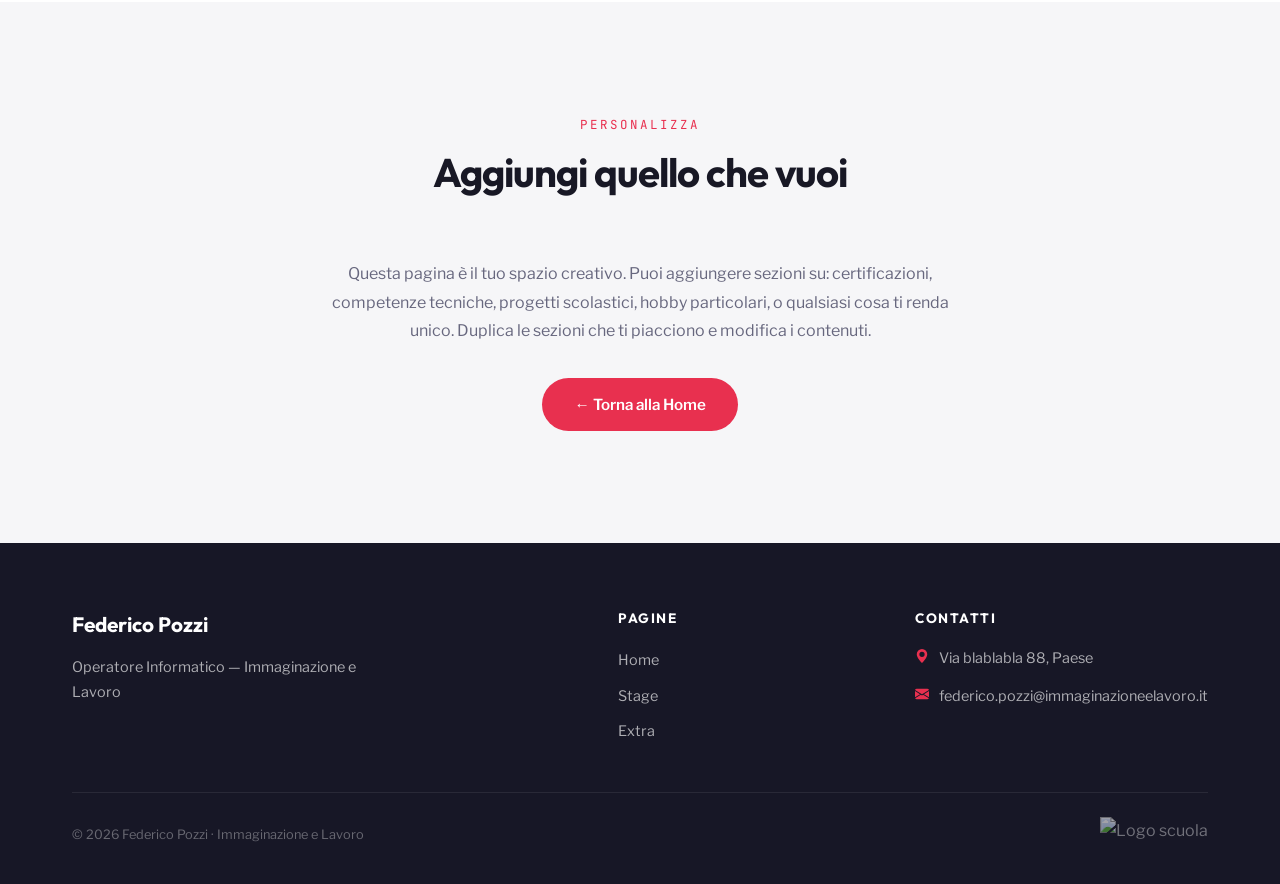
==== commit 3533698b: "dddd" ====
--- a/extra.html
+++ b/extra.html
@@ -16,7 +16,7 @@
     <!-- ====== NAVBAR ====== -->
     <nav class="site-nav">
         <div class="nav-inner">
-            <a href="./index.html" class="nav-brand">Federico.</a>
+            <a href="./index.html" class="nav-brand">Simone.</a>
             <button class="nav-burger" id="navBurger" aria-label="Apri menu">
                 <span></span><span></span><span></span>
             </button>
